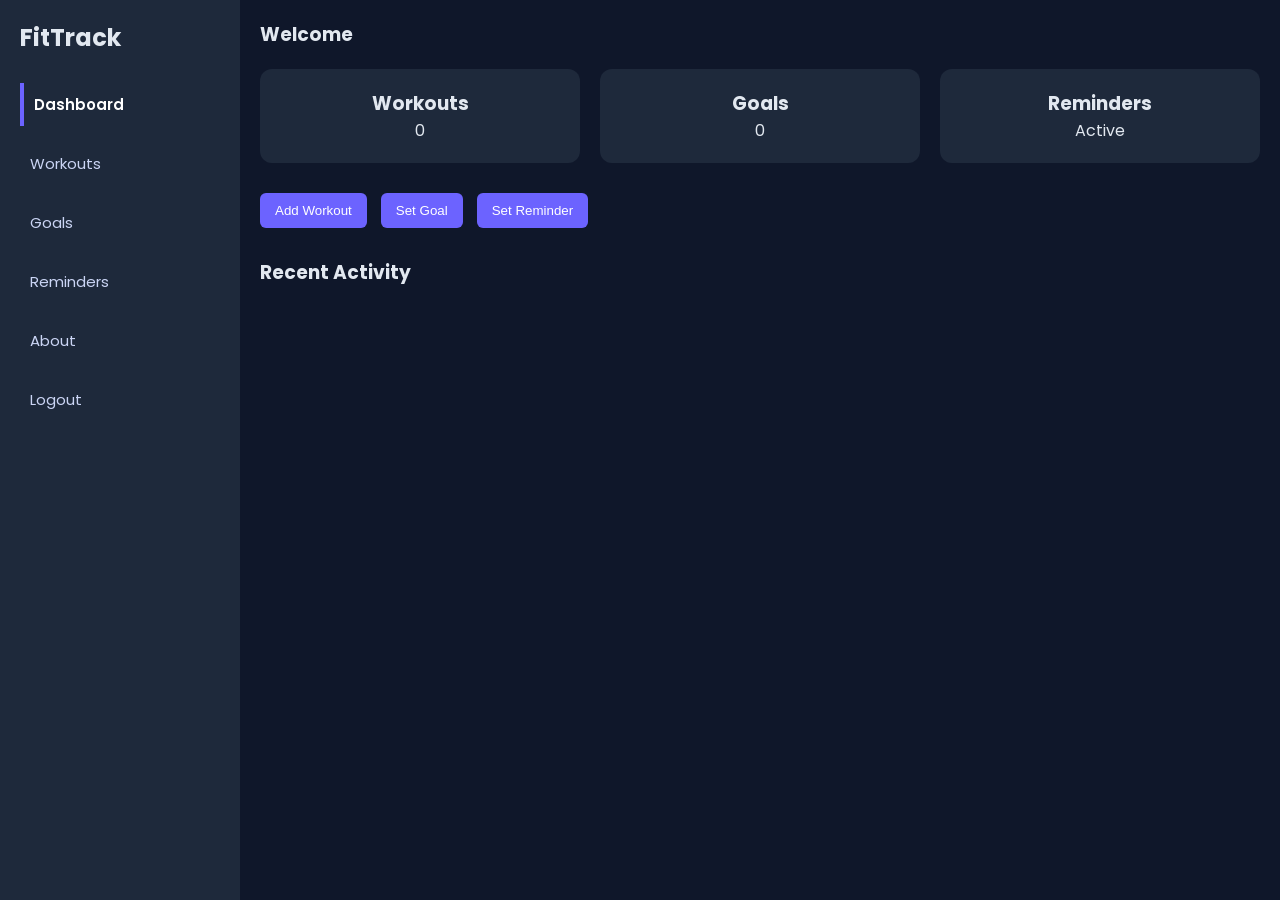
==== dashboard.html @ 32da7280 "First Uploa d" ====
<!DOCTYPE html>
<html lang="en">
<head>
  <meta charset="UTF-8">
  <meta name="viewport" content="width=device-width, initial-scale=1.0">
  <title>Dashboard | FitTrack Pro</title>

  <link href="https://fonts.googleapis.com/css2?family=Poppins&display=swap" rel="stylesheet">
  <link rel="stylesheet" href="dashboard.css">
  <link rel="stylesheet" href="global.css">
</head>
<body>

<!-- SIDEBAR -->
<div class="sidebar" id="sidebar">
  <h2>FitTrack</h2>
  <a href="dashboard.html" class="active">Dashboard</a>
  <a href="workout.html">Workouts</a>
  <a href="goals.html">Goals</a>
  <a href="reminders.html">Reminders</a>
  <a href="about.html">About</a>
  <a href="index.html">Logout</a>
</div>

<!-- MAIN -->
<div class="main">

  <!-- NAVBAR -->
  <div class="topbar">
    <span id="menuBtn">☰</span>
    <h3 id="welcomeText">Welcome</h3>
  </div>

  <!-- CARDS -->
  <div class="cards">
    <div class="card">
      <h3>Workouts</h3>
      <p id="workoutCount">0</p>
    </div>

    <div class="card">
      <h3>Goals</h3>
      <p id="goalCount">0</p>
    </div>

    <div class="card">
      <h3>Reminders</h3>
      <p>Active</p>
    </div>
  </div>

  <!-- ACTIONS -->
  <div class="actions">
    <button onclick="goTo('workout.html')">Add Workout</button>
    <button onclick="goTo('goals.html')">Set Goal</button>
    <button onclick="goTo('reminders.html')">Set Reminder</button>
  </div>

  <!-- ACTIVITY -->
  <div class="activity">
    <h3>Recent Activity</h3>
    <ul id="activityList"></ul>
  </div>

</div>

<script src="dashboard.js"></script>
</body>
</html>
---- dashboard.css ----
/* RESET */
* {
  margin: 0;
  padding: 0;
  box-sizing: border-box;
}

body {
  font-family: "Poppins", sans-serif;
  background: #0f172a;
  color: white;
  display: flex;
}

/* SIDEBAR */
.sidebar {
  width: 240px;
  background: #1e293b;
  padding: 20px;
  height: 100vh;
  position: fixed;
  left: 0;
  top: 0;
}

.sidebar h2 {
  margin-bottom: 20px;
}

.sidebar a {
  display: block;
  margin: 12px 0;
  color: #cbd5f5;
  text-decoration: none;
  font-size: 15px;
}

/* MAIN */
.main {
  margin-left: 240px; /* match sidebar width */
  width: calc(100% - 240px);
  padding: 20px;
}

/* TOPBAR */
.topbar {
  display: flex;
  align-items: center;
  gap: 20px;
  margin-bottom: 20px;
}

#menuBtn {
  display: none;
  font-size: 22px;
  cursor: pointer;
}

/* CARDS */
.cards {
  display: grid;
  grid-template-columns: repeat(auto-fit, minmax(220px, 1fr));
  gap: 20px;
}

.card {
  background: #1e293b;
  padding: 20px;
  border-radius: 12px;
  text-align: center;
}

/* ACTIONS */
.actions {
  margin-top: 20px;
}

.actions button {
  margin-right: 10px;
  margin-top: 10px;
  padding: 10px 15px;
  background: #6c63ff;
  border: none;
  color: white;
  cursor: pointer;
  border-radius: 6px;
}

/* ACTIVITY */
.activity {
  margin-top: 30px;
}

.activity ul {
  list-style: none;
  margin-top: 10px;
}

/* MOBILE */
@media (max-width: 768px) {

  .sidebar {
    left: -240px;
    transition: 0.3s;
  }

  .sidebar.active {
    left: 0;
  }

  .main {
    margin-left: 0;
    width: 100%;
  }

  #menuBtn {
    display: block;
  }
}
---- global.css ----
/* RESET */
* {
  margin: 0;
  padding: 0;
  box-sizing: border-box;
}

/* VARIABLES */
:root {
  --bg-main: #0f172a;
  --bg-card: #1e293b;
  --primary: #6c63ff;
  --primary-light: #8b5cf6;
  --text-main: #e2e8f0;
  --text-muted: #94a3b8;
  --danger: #ef4444;
}

/* BODY */
body {
  background: var(--bg-main);
  color: var(--text-main);
  font-family: "Poppins", sans-serif;
  min-height: 100vh;
}

/* BUTTON */
.btn {
  background: linear-gradient(135deg, var(--primary), var(--primary-light));
  border: none;
  padding: 10px 15px;
  color: white;
  border-radius: 8px;
  cursor: pointer;
  transition: 0.3s;
  box-shadow: 0 6px 15px rgba(108, 99, 255, 0.3);
}

.btn:hover {
  transform: translateY(-2px);
}

/* CARD */
.card {
  background: var(--bg-card);
  padding: 20px;
  border-radius: 12px;
  transition: 0.3s;
}

.card:hover {
  transform: translateY(-4px);
}

/* INPUT */
.input {
  width: 100%;
  padding: 12px;
  background: #0f172a;
  border: none;
  border-radius: 8px;
  color: white;
}

.input:focus {
  outline: none;
  box-shadow: 0 0 0 2px var(--primary);
}

/* TOAST */
#toast {
  position: fixed;
  bottom: 20px;
  right: 20px;
  background: #1e293b;
  color: #e2e8f0;
  padding: 12px 20px;
  border-radius: 8px;
  box-shadow: 0 10px 20px rgba(0,0,0,0.3);
  font-size: 14px;
  z-index: 1000;

  opacity: 0;
  transform: translateY(20px);
  transition: 0.3s;
}

#toast.show {
  opacity: 1;
  transform: translateY(0);
}

/* SIDEBAR */
.sidebar {
  display: flex;
  flex-direction: column;
}

/* 🔥 FIXED SIDEBAR LINKS */
.sidebar a {
  display: block;              /* ✅ THIS FIXES YOUR ISSUE */
  padding: 10px;
  margin: 8px 0;
  color: #cbd5f5;
  text-decoration: none;
  transition: 0.3s;
}

.sidebar a:hover {
  color: white;
}

.sidebar a.active {
  color: white;
  font-weight: 600;
  border-left: 4px solid var(--primary);
  padding-left: 10px;
}
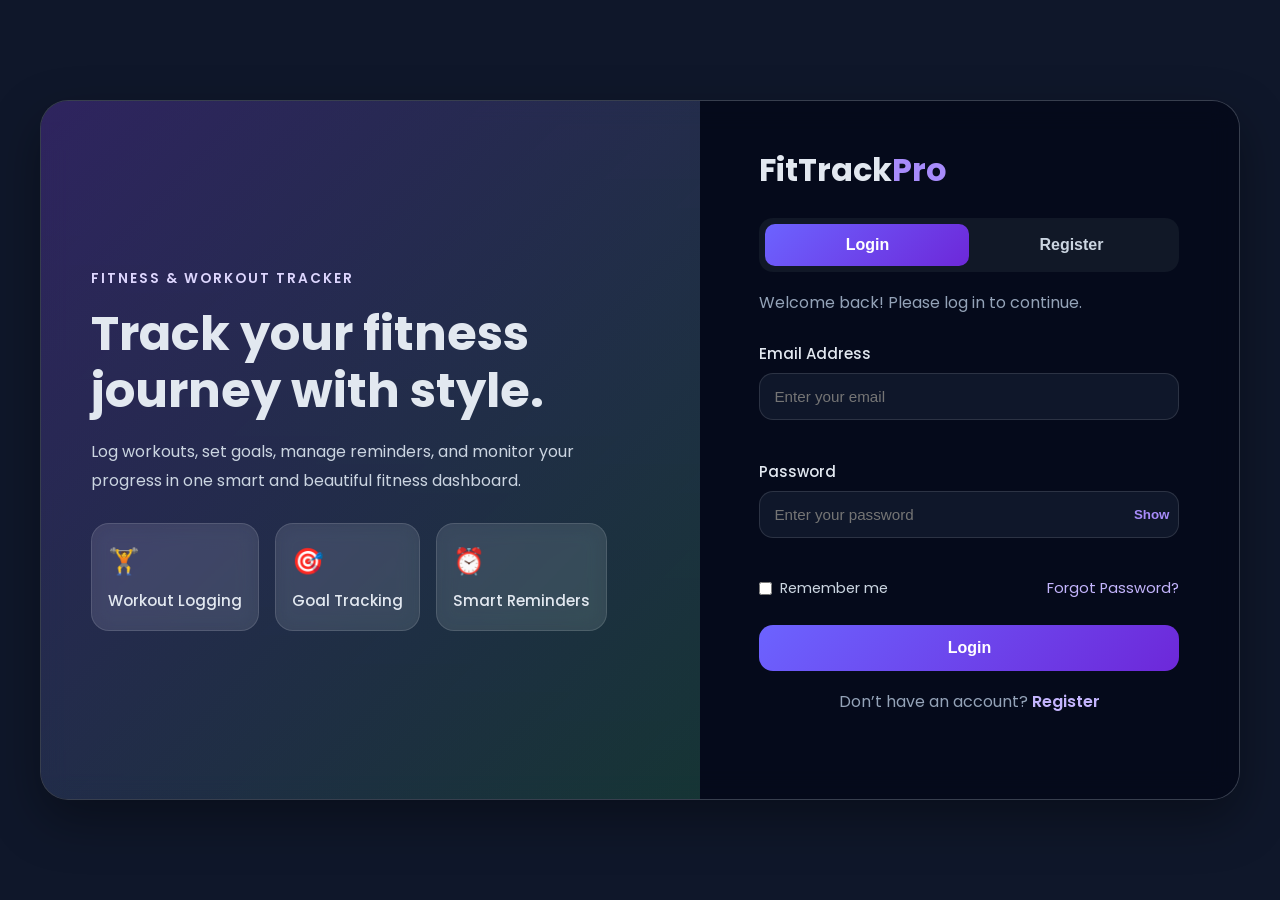
==== commit 59c15dc7: "second Push -- Testing Bugs" ====
--- a/dashboard.html
+++ b/dashboard.html
@@ -5,63 +5,117 @@
   <meta name="viewport" content="width=device-width, initial-scale=1.0">
   <title>Dashboard | FitTrack Pro</title>
 
-  <link href="https://fonts.googleapis.com/css2?family=Poppins&display=swap" rel="stylesheet">
+  <link href="https://fonts.googleapis.com/css2?family=Poppins:wght@300;400;500;600&display=swap" rel="stylesheet">
+  <link rel="stylesheet" href="global.css">
   <link rel="stylesheet" href="dashboard.css">
-  <link rel="stylesheet" href="global.css">
 </head>
 <body>
 
 <!-- SIDEBAR -->
 <div class="sidebar" id="sidebar">
-  <h2>FitTrack</h2>
-  <a href="dashboard.html" class="active">Dashboard</a>
-  <a href="workout.html">Workouts</a>
-  <a href="goals.html">Goals</a>
-  <a href="reminders.html">Reminders</a>
-  <a href="about.html">About</a>
-  <a href="index.html">Logout</a>
+  <div class="sidebar-brand">
+    <h2>FitTrack</h2>
+  </div>
+  <nav class="sidebar-links">
+    <a href="dashboard.html" class="active">Dashboard</a>
+    <a href="workout.html">Workouts</a>
+    <a href="goals.html">Goals</a>
+    <a href="reminders.html">Reminders</a>
+    <a href="about.html">About</a>
+    <a href="#" onclick="logout()" id="logoutBtn">Logout</a>
+  </nav>
 </div>
 
 <!-- MAIN -->
 <div class="main">
 
-  <!-- NAVBAR -->
-  <div class="topbar">
-    <span id="menuBtn">☰</span>
-    <h3 id="welcomeText">Welcome</h3>
-  </div>
-
-  <!-- CARDS -->
-  <div class="cards">
-    <div class="card">
-      <h3>Workouts</h3>
-      <p id="workoutCount">0</p>
+  <!-- TOPBAR -->
+  <div class="topbar fade-in" style="animation-delay: 0.1s;">
+    <div class="header-left">
+       <span id="menuBtn">☰</span>
+       <h2 id="welcomeText" class="gradient-text">Welcome Back</h2>
     </div>
-
-    <div class="card">
-      <h3>Goals</h3>
-      <p id="goalCount">0</p>
-    </div>
-
-    <div class="card">
-      <h3>Reminders</h3>
-      <p>Active</p>
+    <div class="header-right">
+       <div class="profile-circle">SK</div>
     </div>
   </div>
 
-  <!-- ACTIONS -->
-  <div class="actions">
-    <button onclick="goTo('workout.html')">Add Workout</button>
-    <button onclick="goTo('goals.html')">Set Goal</button>
-    <button onclick="goTo('reminders.html')">Set Reminder</button>
-  </div>
+  <!-- BG ORBS -->
+  <div class="bg-orb bg-orb-1"></div>
+  <div class="bg-orb bg-orb-2"></div>
 
-  <!-- ACTIVITY -->
-  <div class="activity">
-    <h3>Recent Activity</h3>
-    <ul id="activityList"></ul>
-  </div>
+  <!-- DASHBOARD CONTENT -->
+  <div class="dashboard-content">
+    
+    <!-- STATS OVERVIEW SCROLL -->
+    <div class="stats-grid fade-in" style="animation-delay: 0.2s;">
+        <div class="stat-card">
+           <div class="stat-icon ico-workouts">🏋️</div>
+           <div class="stat-info">
+              <p>Workouts</p>
+              <h3 id="workoutCount">0</h3>
+           </div>
+        </div>
 
+        <div class="stat-card">
+           <div class="stat-icon ico-goals">🎯</div>
+           <div class="stat-info">
+              <p>Active Goals</p>
+              <h3 id="goalCount">0</h3>
+           </div>
+        </div>
+
+        <div class="stat-card">
+           <div class="stat-icon ico-reminders">⏰</div>
+           <div class="stat-info">
+              <p>Reminders</p>
+              <h3>Active</h3>
+           </div>
+        </div>
+    </div>
+
+    <!-- MAIN TWO COLUMN SECTION -->
+    <div class="info-grid">
+        <!-- LEFT: RECENT ACTIVITY -->
+        <div class="card activity-card fade-in" style="animation-delay: 0.3s;">
+           <div class="card-header">
+              <h3>Recent Momentum</h3>
+              <button class="text-btn" onclick="goTo('workout.html')">View All</button>
+           </div>
+           <ul id="activityList" class="premium-activity-list">
+              <!-- Rendered via JS -->
+           </ul>
+        </div>
+
+        <!-- RIGHT: QUICK ACTIONS -->
+        <div class="quick-actions-panel fade-in" style="animation-delay: 0.4s;">
+           <div class="card actions-card">
+              <h3>Quick Actions</h3>
+              <div class="action-buttons">
+                 <button class="action-btn-main" onclick="goTo('workout.html')">
+                    <span>💪</span> Add Workout
+                 </button>
+                 <button class="action-btn-main" onclick="goTo('goals.html')">
+                    <span>🎯</span> Set Goal
+                 </button>
+                 <button class="action-btn-main" onclick="goTo('reminders.html')">
+                    <span>🔔</span> New Alert
+                 </button>
+              </div>
+           </div>
+
+           <!-- PRO TIP -->
+           <div class="card tip-card">
+              <div class="tip-icon">💡</div>
+              <div class="tip-content">
+                 <h4>Pro Tip</h4>
+                 <p>Drinking water before a workout can improve performance by up to 10%!</p>
+              </div>
+           </div>
+        </div>
+    </div>
+
+  </div> <!-- End Content -->
 </div>
 
 <script src="dashboard.js"></script>
--- a/global.css
+++ b/global.css
@@ -115,4 +115,47 @@
   font-weight: 600;
   border-left: 4px solid var(--primary);
   padding-left: 10px;
+}
+
+/* ANIMATIONS */
+@keyframes fadeInUp {
+  from { opacity: 0; transform: translateY(20px); }
+  to { opacity: 1; transform: translateY(0); }
+}
+
+.fade-in {
+  opacity: 0;
+  animation: fadeInUp 0.6s ease-out forwards;
+}
+
+/* GLOWING ORBS (Glassmorphism aesthetics) */
+.bg-orb {
+  position: absolute;
+  border-radius: 50%;
+  filter: blur(80px);
+  z-index: -1;
+  animation: floatOrb 6s ease-in-out infinite alternate;
+  pointer-events: none;
+}
+
+.bg-orb-1 {
+  width: 300px;
+  height: 300px;
+  background: rgba(108, 99, 255, 0.25);
+  top: 50px;
+  right: -50px;
+}
+
+.bg-orb-2 {
+  width: 250px;
+  height: 250px;
+  background: rgba(139, 92, 246, 0.15);
+  bottom: 100px;
+  left: 200px;
+  animation-delay: -3s;
+}
+
+@keyframes floatOrb {
+  from { transform: translateY(0px) scale(1); }
+  to { transform: translateY(30px) scale(1.1); }
 }
--- a/dashboard.css
+++ b/dashboard.css
@@ -1,119 +1,282 @@
-/* RESET */
-* {
+/* DASHBOARD PREMIUM REDESIGN */
+
+/* BASE LAYOUT */
+body {
+  display: flex;
   margin: 0;
-  padding: 0;
-  box-sizing: border-box;
-}
-
-body {
-  font-family: "Poppins", sans-serif;
-  background: #0f172a;
-  color: white;
-  display: flex;
-}
-
-/* SIDEBAR */
+  background: #090e1a;
+  color: #e2e8f0;
+}
+
 .sidebar {
-  width: 240px;
-  background: #1e293b;
-  padding: 20px;
+  width: 260px;
   height: 100vh;
   position: fixed;
-  left: 0;
-  top: 0;
-}
-
-.sidebar h2 {
-  margin-bottom: 20px;
-}
-
-.sidebar a {
+  background: #111827;
+  border-right: 1px solid rgba(255, 255, 255, 0.05);
+  padding: 30px 20px;
+  z-index: 1001;
+}
+
+.sidebar-brand h2 {
+  font-size: 24px;
+  color: white;
+  margin-bottom: 40px;
+  letter-spacing: 1px;
+}
+
+.sidebar-links a {
   display: block;
-  margin: 12px 0;
-  color: #cbd5f5;
+  padding: 12px 16px;
+  margin-bottom: 8px;
+  color: #94a3b8;
   text-decoration: none;
   font-size: 15px;
-}
-
-/* MAIN */
+  border-radius: 8px;
+  transition: 0.3s;
+}
+
+.sidebar-links a:hover {
+  background: rgba(255, 255, 255, 0.05);
+  color: white;
+}
+
+.sidebar-links a.active {
+  background: rgba(108, 99, 255, 0.1);
+  color: #6c63ff;
+  font-weight: 500;
+}
+
 .main {
-  margin-left: 240px; /* match sidebar width */
-  width: calc(100% - 240px);
-  padding: 20px;
+  margin-left: 260px;
+  width: calc(100% - 260px);
+  padding: 30px 50px;
+  position: relative;
+  min-height: 100vh;
 }
 
 /* TOPBAR */
 .topbar {
   display: flex;
-  align-items: center;
-  gap: 20px;
-  margin-bottom: 20px;
+  justify-content: space-between;
+  align-items: center;
+  margin-bottom: 40px;
+}
+
+.header-left {
+  display:flex;
+  align-items: center;
+  gap: 15px;
+}
+
+.gradient-text {
+  background: linear-gradient(90deg, #fff, #94a3b8);
+  -webkit-background-clip: text;
+  -webkit-text-fill-color: transparent;
+  font-weight: 600;
+}
+
+.profile-circle {
+  width: 45px;
+  height: 45px;
+  background: linear-gradient(135deg, #6c63ff, #ec4899);
+  border-radius: 50%;
+  display: flex;
+  align-items: center;
+  justify-content: center;
+  color: white;
+  font-weight: 600;
+  font-size: 14px;
+  box-shadow: 0 4px 15px rgba(108, 99, 255, 0.3);
 }
 
 #menuBtn {
   display: none;
-  font-size: 22px;
+  font-size: 24px;
   cursor: pointer;
 }
 
-/* CARDS */
-.cards {
+/* STATS GRID */
+.stats-grid {
   display: grid;
-  grid-template-columns: repeat(auto-fit, minmax(220px, 1fr));
+  grid-template-columns: repeat(3, 1fr);
+  gap: 25px;
+  margin-bottom: 40px;
+}
+
+.stat-card {
+  background: rgba(30, 41, 59, 0.4);
+  backdrop-filter: blur(10px);
+  border: 1px solid rgba(255, 255, 255, 0.05);
+  padding: 24px;
+  border-radius: 16px;
+  display: flex;
+  align-items: center;
   gap: 20px;
+  transition: 0.3s;
+}
+
+.stat-card:hover {
+  transform: translateY(-5px);
+  border-color: rgba(108, 99, 255, 0.3);
+  box-shadow: 0 10px 30px rgba(0, 0, 0, 0.2);
+}
+
+.stat-icon {
+  width: 60px;
+  height: 60px;
+  border-radius: 14px;
+  display: flex;
+  align-items: center;
+  justify-content: center;
+  font-size: 24px;
+}
+
+.ico-workouts { background: rgba(34, 197, 94, 0.1); color: #4ade80; }
+.ico-goals { background: rgba(236, 72, 153, 0.1); color: #f472b6; }
+.ico-reminders { background: rgba(108, 99, 255, 0.1); color: #a78bfa; }
+
+.stat-info p {
+  font-size: 14px;
+  color: #94a3b8;
+  margin-bottom: 4px;
+}
+
+.stat-info h3 {
+  font-size: 24px;
+  color: white;
+  font-weight: 600;
+}
+
+/* INFO GRID */
+.info-grid {
+  display: grid;
+  grid-template-columns: 2fr 1fr;
+  gap: 25px;
 }
 
 .card {
-  background: #1e293b;
-  padding: 20px;
+  background: rgba(30, 41, 59, 0.4);
+  backdrop-filter: blur(10px);
+  border: 1px solid rgba(255, 255, 255, 0.05);
+  border-radius: 16px;
+  padding: 24px;
+}
+
+.card-header {
+  display: flex;
+  justify-content: space-between;
+  align-items: center;
+  margin-bottom: 20px;
+}
+
+.text-btn {
+  background: none;
+  border: none;
+  color: #6c63ff;
+  cursor: pointer;
+  font-size: 14px;
+  font-weight: 500;
+}
+
+/* ACTIVITY LIST */
+.premium-activity-list {
+  list-style: none;
+  padding: 0;
+}
+
+.activity-item {
+  display: flex;
+  align-items: center;
+  gap: 15px;
+  padding: 15px 0;
+  border-bottom: 1px solid rgba(255, 255, 255, 0.03);
+}
+
+.activity-item:last-child { border-bottom: none; }
+
+.activity-icon {
+  width: 40px;
+  height: 40px;
+  background: rgba(255, 255, 255, 0.03);
+  border-radius: 10px;
+  display: flex;
+  align-items: center;
+  justify-content: center;
+  font-size: 16px;
+}
+
+.activity-content h5 {
+  font-size: 15px;
+  color: #f1f5f9;
+  margin-bottom: 2px;
+}
+
+.activity-content p {
+  font-size: 12px;
+  color: #64748b;
+}
+
+/* QUICK ACTIONS */
+.action-buttons {
+  display: flex;
+  flex-direction: column;
+  gap: 12px;
+  margin-top: 15px;
+}
+
+.action-btn-main {
+  display: flex;
+  align-items: center;
+  gap: 12px;
+  padding: 14px;
+  background: rgba(255, 255, 255, 0.03);
+  border: 1px solid rgba(255, 255, 255, 0.05);
   border-radius: 12px;
-  text-align: center;
-}
-
-/* ACTIONS */
-.actions {
-  margin-top: 20px;
-}
-
-.actions button {
-  margin-right: 10px;
-  margin-top: 10px;
-  padding: 10px 15px;
-  background: #6c63ff;
-  border: none;
-  color: white;
+  color: white;
+  font-size: 14px;
   cursor: pointer;
-  border-radius: 6px;
-}
-
-/* ACTIVITY */
-.activity {
-  margin-top: 30px;
-}
-
-.activity ul {
-  list-style: none;
-  margin-top: 10px;
-}
+  transition: 0.2s;
+  text-align: left;
+}
+
+.action-btn-main:hover {
+  background: rgba(108, 99, 255, 0.1);
+  border-color: rgba(108, 99, 255, 0.3);
+  transform: translateX(5px);
+}
+
+/* TIP CARD */
+.tip-card {
+  margin-top: 25px;
+  background: linear-gradient(135deg, rgba(108, 99, 255, 0.2), rgba(236, 72, 153, 0.1));
+  display: flex;
+  gap: 15px;
+}
+
+.tip-icon { font-size: 24px; }
+.tip-content h4 { margin-bottom: 5px; font-size: 15px; color: #cbd5f5; }
+.tip-content p { font-size: 13px; color: #94a3b8; line-height: 1.5; }
 
 /* MOBILE */
+@media (max-width: 1024px) {
+  .info-grid { grid-template-columns: 1fr; }
+}
+
 @media (max-width: 768px) {
-
-  .sidebar {
-    left: -240px;
-    transition: 0.3s;
-  }
-
-  .sidebar.active {
-    left: 0;
-  }
-
-  .main {
-    margin-left: 0;
-    width: 100%;
-  }
-
-  #menuBtn {
-    display: block;
-  }
+  .sidebar { left: -260px; transition: 0.3s; }
+  .sidebar.active { left: 0; }
+  .main { margin-left: 0; width: 100%; padding: 20px; }
+  #menuBtn { display: block; }
+  .stats-grid { grid-template-columns: 1fr; }
+}
+
+.fade-in {
+  opacity: 0;
+  animation: fadeInUp 0.6s ease-out forwards;
+}
+
+@keyframes fadeInUp {
+  from { opacity: 0; transform: translateY(20px); }
+  to { opacity: 1; transform: translateY(0); }
 }
